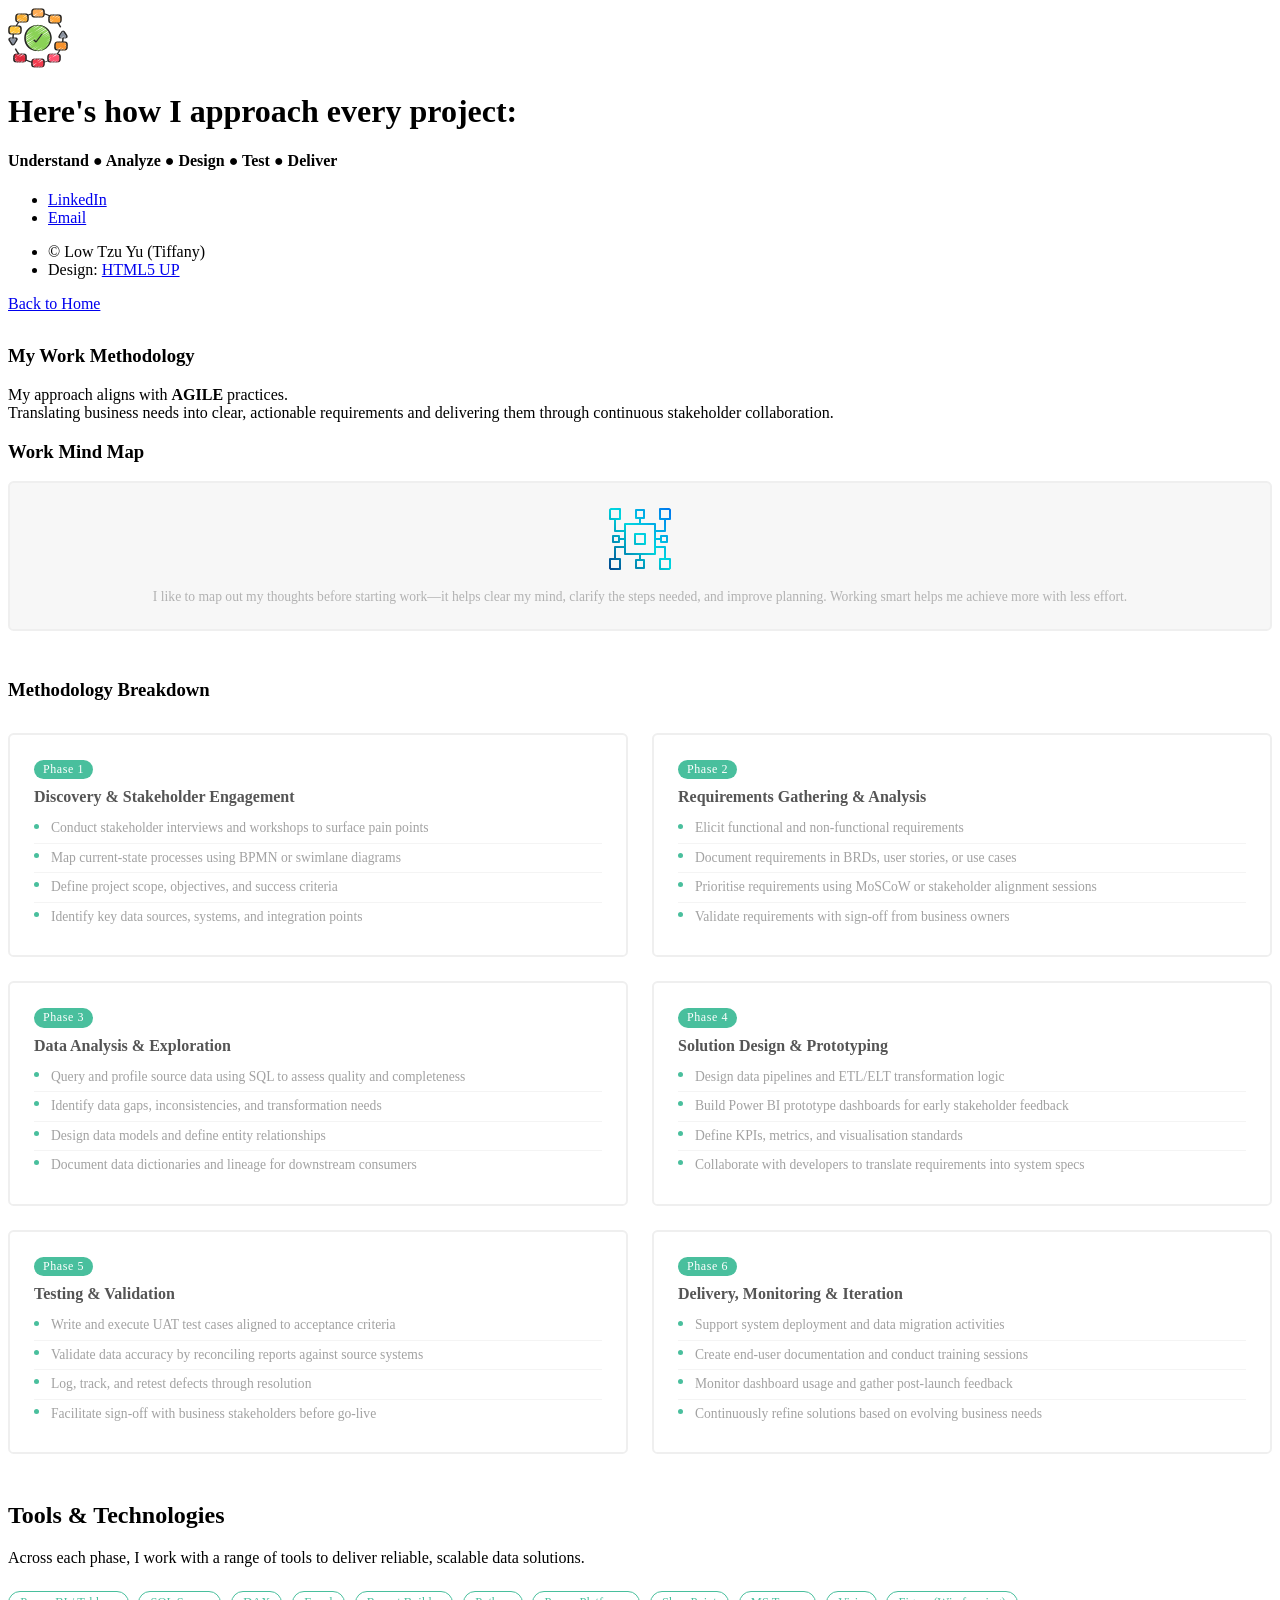
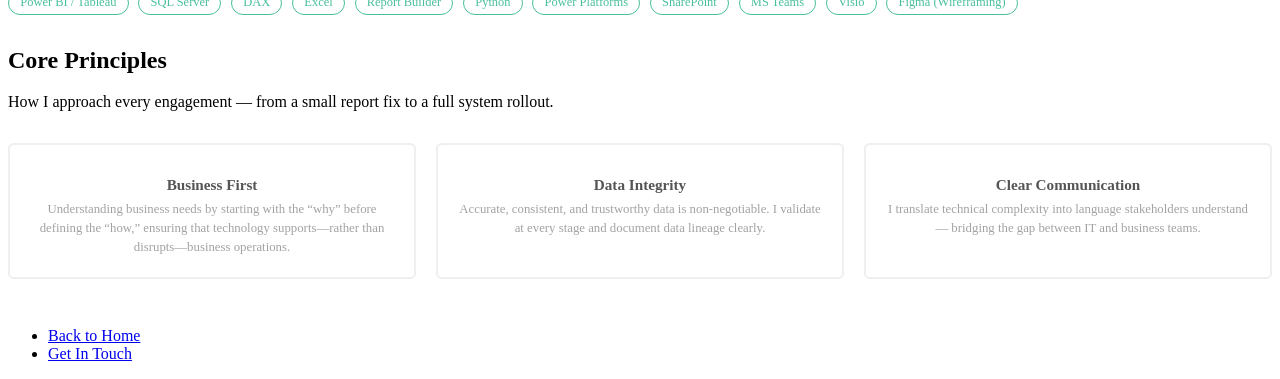
==== methodology.html @ e05182e5 "Add files via upload" ====
<!DOCTYPE HTML>
<!--
	Strata by HTML5 UP — extended page for IT BA Work Methodology
-->
<html>
	<head>
		<title>Work Methodology | Low Tzu Yu (Tiffany)</title>
		<meta charset="utf-8" />
		<meta name="viewport" content="width=device-width, initial-scale=1, user-scalable=no" />
		<link rel="stylesheet" href="assets/css/main.css" />
		<style>
			/* Mind map image section */
			.mindmap-wrapper {
				background: #f7f7f7;
				border: solid 2px #efefef;
				border-radius: 0.35em;
				padding: 1.5em;
				margin: 0 0 3em 0;
				text-align: center;
			}
			.mindmap-wrapper img {
				max-width: 100%;
				border-radius: 0.35em;
				display: inline-block;
			}
			.mindmap-wrapper .caption {
				font-size: 0.85em;
				color: #b2b2b2;
				margin-top: 1em;
				margin-bottom: 0;
			}

			/* Phase cards */
			.phase-grid {
				display: grid;
				grid-template-columns: 1fr 1fr;
				gap: 1.5em;
				margin: 2em 0 3em 0;
			}
			@media screen and (max-width: 736px) {
				.phase-grid {
					grid-template-columns: 1fr;
				}
			}
			.phase-card {
				border: solid 2px #efefef;
				border-radius: 0.35em;
				padding: 1.5em;
				position: relative;
			}
			.phase-card .phase-number {
				display: inline-block;
				background: #49bf9d;
				color: #fff;
				font-size: 0.75em;
				font-weight: 400;
				padding: 0.2em 0.75em;
				border-radius: 2em;
				margin-bottom: 0.75em;
				letter-spacing: 0.05em;
			}
			.phase-card h3 {
				font-size: 1em;
				color: #555;
				margin: 0 0 0.75em 0;
			}
			.phase-card ul {
				list-style: none;
				padding: 0;
				margin: 0;
			}
			.phase-card ul li {
				padding: 0.3em 0 0.3em 1.25em;
				font-size: 0.85em;
				line-height: 1.5em;
				color: #a2a2a2;
				border-top: solid 1px #f4f4f4;
				position: relative;
			}
			.phase-card ul li:first-child {
				border-top: 0;
				padding-top: 0;
			}
			.phase-card ul li::before {
				content: '';
				display: block;
				width: 5px;
				height: 5px;
				background: #49bf9d;
				border-radius: 50%;
				position: absolute;
				left: 0;
				top: 0.65em;
			}
			.phase-card ul li:first-child::before {
				top: 0.4em;
			}

			/* Tools row */
			.tools-row {
				display: flex;
				flex-wrap: wrap;
				gap: 0.6em;
				margin: 1.5em 0 2em 0;
			}
			.tool-tag {
				display: inline-block;
				border: solid 1.5px #49bf9d;
				color: #49bf9d;
				font-size: 0.78em;
				padding: 0.25em 0.9em;
				border-radius: 2em;
				text-decoration: none;
				transition: background 0.2s, color 0.2s;
			}
			.tool-tag:hover {
				background: #49bf9d;
				color: #fff;
				border-color: #49bf9d;
			}

			/* Principles */
			.principles-row {
				display: grid;
				grid-template-columns: repeat(3, 1fr);
				gap: 1.25em;
				margin: 2em 0 1em 0;
			}
			@media screen and (max-width: 736px) {
				.principles-row {
					grid-template-columns: 1fr;
				}
			}
			.principle-item {
				text-align: center;
				padding: 1.25em 1em;
				border: solid 2px #efefef;
				border-radius: 0.35em;
			}
			.principle-item .icon-wrap {
				font-size: 1.6em;
				color: #49bf9d;
				margin-bottom: 0.4em;
			}
			.principle-item h4 {
				font-size: 0.95em;
				color: #555;
				margin: 0 0 0.4em 0;
			}
			.principle-item p {
				font-size: 0.8em;
				line-height: 1.5em;
				margin: 0;
				color: #a2a2a2;
			}

			/* Back link */
			.back-link {
				margin-bottom: 2em;
				display: block;
			}
		</style>
	</head>
	<body class="is-preload">

		<!-- Header -->
		<header id="header">
			<div class="inner">
				<a href="index.html" class="image avatar"><img src="images/agile.png" alt="" /></a>
				<h1><strong>Here's how I approach every project:</strong><br /></h1>
				<h4>Understand ● Analyze ● Design ● Test ● Deliver</h4>
			</div>
		</header>

		<!-- Main -->
		<div id="main">

			<section id="methodology-intro">
				<a href="index.html" class="back-link button small icon solid fa-arrow-left">Back to Home</a>
				<header class="major">
					<h3>My Work Methodology</h3>
					<p>My approach aligns with <b>AGILE</b> practices.</br>
						Translating business needs into clear, actionable requirements and delivering them through continuous stakeholder collaboration.</p>
				</header>
			</section>

			<!-- Mind Map Image -->
			<section id="mindmap">
				<h3>Work Mind Map</h3>
				<div class="mindmap-wrapper">
					<!-- Replace the src below with your actual mind map image path -->
					<img src="images/mindmap.png" alt="Analyst Work Methodology Mind Map" />
					<p class="caption">I like to map out my thoughts before starting work—it helps clear my mind, clarify the steps needed, and improve planning. Working smart helps me achieve more with less effort.</p>
				</div>
			</section>

			<!-- Methodology Phases -->
			<section id="phases">
				<h3>Methodology Breakdown</h3>
				<div class="phase-grid">

					<div class="phase-card">
						<span class="phase-number">Phase 1</span>
						<h3>Discovery &amp; Stakeholder Engagement</h3>
						<ul>
							<li>Conduct stakeholder interviews and workshops to surface pain points</li>
							<li>Map current-state processes using BPMN or swimlane diagrams</li>
							<li>Define project scope, objectives, and success criteria</li>
							<li>Identify key data sources, systems, and integration points</li>
						</ul>
					</div>

					<div class="phase-card">
						<span class="phase-number">Phase 2</span>
						<h3>Requirements Gathering &amp; Analysis</h3>
						<ul>
							<li>Elicit functional and non-functional requirements</li>
							<li>Document requirements in BRDs, user stories, or use cases</li>
							<li>Prioritise requirements using MoSCoW or stakeholder alignment sessions</li>
							<li>Validate requirements with sign-off from business owners</li>
						</ul>
					</div>

					<div class="phase-card">
						<span class="phase-number">Phase 3</span>
						<h3>Data Analysis &amp; Exploration</h3>
						<ul>
							<li>Query and profile source data using SQL to assess quality and completeness</li>
							<li>Identify data gaps, inconsistencies, and transformation needs</li>
							<li>Design data models and define entity relationships</li>
							<li>Document data dictionaries and lineage for downstream consumers</li>
						</ul>
					</div>

					<div class="phase-card">
						<span class="phase-number">Phase 4</span>
						<h3>Solution Design &amp; Prototyping</h3>
						<ul>
							<li>Design data pipelines and ETL/ELT transformation logic</li>
							<li>Build Power BI prototype dashboards for early stakeholder feedback</li>
							<li>Define KPIs, metrics, and visualisation standards</li>
							<li>Collaborate with developers to translate requirements into system specs</li>
						</ul>
					</div>

					<div class="phase-card">
						<span class="phase-number">Phase 5</span>
						<h3>Testing &amp; Validation</h3>
						<ul>
							<li>Write and execute UAT test cases aligned to acceptance criteria</li>
							<li>Validate data accuracy by reconciling reports against source systems</li>
							<li>Log, track, and retest defects through resolution</li>
							<li>Facilitate sign-off with business stakeholders before go-live</li>
						</ul>
					</div>

					<div class="phase-card">
						<span class="phase-number">Phase 6</span>
						<h3>Delivery, Monitoring &amp; Iteration</h3>
						<ul>
							<li>Support system deployment and data migration activities</li>
							<li>Create end-user documentation and conduct training sessions</li>
							<li>Monitor dashboard usage and gather post-launch feedback</li>
							<li>Continuously refine solutions based on evolving business needs</li>
						</ul>
					</div>

				</div>
			</section>

			<!-- Tools & Technologies -->
			<section id="tools">
				<h2>Tools &amp; Technologies</h2>
				<p>Across each phase, I work with a range of tools to deliver reliable, scalable data solutions.</p>
				<div class="tools-row">
					<span class="tool-tag">Power BI / Tableau</span>
					<span class="tool-tag">SQL Server</span>
					<span class="tool-tag">DAX</span>
					<span class="tool-tag">Excel</span>
					<span class="tool-tag">Report Builder</span>
					<span class="tool-tag">Python</span>
					<span class="tool-tag">Power Platforms</span>
					<span class="tool-tag">SharePoint</span>
					<span class="tool-tag">MS Teams</span>
					<span class="tool-tag">Visio</span>
					<span class="tool-tag">Figma (Wireframing)</span>
				</div>
			</section>

			<!-- Core Principles -->
			<section id="principles">
				<h2>Core Principles</h2>
				<p>How I approach every engagement — from a small report fix to a full system rollout.</p>
				<div class="principles-row">
					<div class="principle-item">
						<div class="icon-wrap"><span class="icon solid fa-users"></span></div>
						<h4>Business First</h4>
						<p>Understanding business needs by starting with the “why” before defining the “how,” ensuring that technology supports—rather than disrupts—business operations.</p>
					</div>
					<div class="principle-item">
						<div class="icon-wrap"><span class="icon solid fa-database"></span></div>
						<h4>Data Integrity</h4>
						<p>Accurate, consistent, and trustworthy data is non-negotiable. I validate at every stage and document data lineage clearly.</p>
					</div>
					<div class="principle-item">
						<div class="icon-wrap"><span class="icon solid fa-comments"></span></div>
						<h4>Clear Communication</h4>
						<p>I translate technical complexity into language stakeholders understand — bridging the gap between IT and business teams.</p>
					</div>
				</div>
			</section>

			<!-- CTA -->
			<section id="cta" style="margin-top: 3em;">
				<ul class="actions">
					<li><a href="index.html" class="button">Back to Home</a></li>
					<li><a href="mailto:tiffanylowty06@gmail.com" class="button primary icon solid fa-envelope">Get In Touch</a></li>
				</ul>
			</section>

		</div>

		<!-- Footer -->
		<footer id="footer">
			<div class="inner">
				<ul class="icons">
					<li><a href="https://www.linkedin.com/in/tzu-yu-l-0a7703163/" class="icon brands fa-linkedin"><span class="label">LinkedIn</span></a></li>
					<li><a href="mailto:tiffanylowty06@gmail.com" class="icon solid fa-envelope"><span class="label">Email</span></a></li>
				</ul>
				<ul class="copyright">
					<li>&copy; Low Tzu Yu (Tiffany)</li><li>Design: <a href="http://html5up.net">HTML5 UP</a></li>
				</ul>
			</div>
		</footer>

		<!-- Scripts -->
		<script src="assets/js/jquery.min.js"></script>
		<script src="assets/js/jquery.poptrox.min.js"></script>
		<script src="assets/js/browser.min.js"></script>
		<script src="assets/js/breakpoints.min.js"></script>
		<script src="assets/js/util.js"></script>
		<script src="assets/js/main.js"></script>

	</body>
</html>
---- assets/css/main.css ----
@import url("fontawesome-all.min.css");
@import url("https://fonts.googleapis.com/css?family=Source+Sans+Pro:400,400italic");

/*
	Strata by HTML5 UP
	html5up.net | @ajlkn
	Free for personal and commercial use under the CCA 3.0 license (html5up.net/license)
*/

html, body, div, span, applet, object,
iframe, h1, h2, h3, h4, h5, h6, p, blockquote,
pre, a, abbr, acronym, address, big, cite,
code, del, dfn, em, img, ins, kbd, q, s, samp,
small, strike, strong, sub, sup, tt, var, b,
u, i, center, dl, dt, dd, ol, ul, li, fieldset,
form, label, legend, table, caption, tbody,
tfoot, thead, tr, th, td, article, aside,
canvas, details, embed, figure, figcaption,
footer, header, hgroup, menu, nav, output, ruby,
section, summary, time, mark, audio, video {
	margin: 0;
	padding: 0;
	border: 0;
	font-size: 100%;
	font: inherit;
	vertical-align: baseline;}

article, aside, details, figcaption, figure,
footer, header, hgroup, menu, nav, section {
	display: block;}

body {
	line-height: 1;
}

ol, ul {
	list-style: none;
}

blockquote, q {
	quotes: none;
}

	blockquote:before, blockquote:after, q:before, q:after {
		content: '';
		content: none;
	}

table {
	border-collapse: collapse;
	border-spacing: 0;
}

body {
	-webkit-text-size-adjust: none;
}

mark {
	background-color: transparent;
	color: inherit;
}

input::-moz-focus-inner {
	border: 0;
	padding: 0;
}

input, select, textarea {
	-moz-appearance: none;
	-webkit-appearance: none;
	-ms-appearance: none;
	appearance: none;
}

/* Basic */

	html {
		box-sizing: border-box;
	}

	*, *:before, *:after {
		box-sizing: inherit;
	}

	body {
		background: #fff;
	}

		body.is-preload *, body.is-preload *:before, body.is-preload *:after {
			-moz-animation: none !important;
			-webkit-animation: none !important;
			-ms-animation: none !important;
			animation: none !important;
			-moz-transition: none !important;
			-webkit-transition: none !important;
			-ms-transition: none !important;
			transition: none !important;
		}

	body, input, select, textarea {
		color: #a2a2a2;
		font-family: "Source Sans Pro", Helvetica, sans-serif;
		font-size: 16pt;
		font-weight: 400;
		line-height: 1.75em;
	}

	a {
		-moz-transition: color 0.2s ease-in-out, border-color 0.2s ease-in-out;
		-webkit-transition: color 0.2s ease-in-out, border-color 0.2s ease-in-out;
		-ms-transition: color 0.2s ease-in-out, border-color 0.2s ease-in-out;
		transition: color 0.2s ease-in-out, border-color 0.2s ease-in-out;
		border-bottom: dotted 1px;
		color: #49bf9d;
		text-decoration: none;
	}

		a:hover {
			border-bottom-color: transparent;
			color: #49bf9d !important;
			text-decoration: none;
		}

	strong, b {
		color: #787878;
		font-weight: 400;
	}

	em, i {
		font-style: italic;
	}

	p {
		margin: 0 0 2em 0;
	}

	h1, h2, h3, h4, h5, h6 {
		color: #787878;
		font-weight: 400;
		line-height: 1em;
		margin: 0 0 1em 0;
	}

		h1 a, h2 a, h3 a, h4 a, h5 a, h6 a {
			color: inherit;
			text-decoration: none;
		}

	h1 {
		font-size: 2em;
		line-height: 1.5em;
	}

	h2 {
		font-size: 1.5em;
		line-height: 1.5em;
	}

	h3 {
		font-size: 1.25em;
		line-height: 1.5em;
	}

	h4 {
		font-size: 1.1em;
		line-height: 1.5em;
	}

	h5 {
		font-size: 0.9em;
		line-height: 1.5em;
	}

	h6 {
		font-size: 0.7em;
		line-height: 1.5em;
	}

	sub {
		font-size: 0.8em;
		position: relative;
		top: 0.5em;
	}

	sup {
		font-size: 0.8em;
		position: relative;
		top: -0.5em;
	}

	hr {
		border: 0;
		border-bottom: solid 2px #efefef;
		margin: 2em 0;
	}

		hr.major {
			margin: 3em 0;
		}

	blockquote {
		border-left: solid 6px #efefef;
		font-style: italic;
		margin: 0 0 2em 0;
		padding: 0.5em 0 0.5em 1.5em;
	}

	code {
		background: #f7f7f7;
		border-radius: 0.35em;
		border: solid 2px #efefef;
		font-family: "Courier New", monospace;
		font-size: 0.9em;
		margin: 0 0.25em;
		padding: 0.25em 0.65em;
	}

	pre {
		-webkit-overflow-scrolling: touch;
		font-family: "Courier New", monospace;
		font-size: 0.9em;
		margin: 0 0 2em 0;
	}

		pre code {
			display: block;
			line-height: 1.75em;
			padding: 1em 1.5em;
			overflow-x: auto;
		}

	.align-left {
		text-align: left;
	}

	.align-center {
		text-align: center;
	}

	.align-right {
		text-align: right;
	}

/* Container */

	.container {
		margin: 0 auto;
		max-width: calc(100% - 4em);
		width: 100%;
	}

		.container.xsmall {
			width: 25%;
		}

		.container.small {
			width: 50%;
		}

		.container.medium {
			width: 75%;
		}

		.container.large {
			width: 125%;
		}

		.container.xlarge {
			width: 150%;
		}

		.container.max {
			width: 100%;
		}

		@media screen and (max-width: 980px) {

			.container {
				width: 100% !important;
				max-width: 100% !important;
			}

		}

		@media screen and (max-width: 480px) {

			.container {
				max-width: calc(100% - 3em);
			}

		}

/* Row */

	.row {
		display: flex;
		flex-wrap: wrap;
		box-sizing: border-box;
		align-items: stretch;
	}

		.row > * {
			box-sizing: border-box;
		}

		.row.gtr-uniform > * > :last-child {
			margin-bottom: 0;
		}

		.row.aln-left {
			justify-content: flex-start;
		}

		.row.aln-center {
			justify-content: center;
		}

		.row.aln-right {
			justify-content: flex-end;
		}

		.row.aln-top {
			align-items: flex-start;
		}

		.row.aln-middle {
			align-items: center;
		}

		.row.aln-bottom {
			align-items: flex-end;
		}

		.row > .imp {
			order: -1;
		}

		.row > .col-1 {
			width: 8.33333%;
		}

		.row > .off-1 {
			margin-left: 8.33333%;
		}

		.row > .col-2 {
			width: 16.66667%;
		}

		.row > .off-2 {
			margin-left: 16.66667%;
		}

		.row > .col-3 {
			width: 25%;
		}

		.row > .off-3 {
			margin-left: 25%;
		}

		.row > .col-4 {
			width: 33.33333%;
		}

		.row > .off-4 {
			margin-left: 33.33333%;
		}

		.row > .col-5 {
			width: 41.66667%;
		}

		.row > .off-5 {
			margin-left: 41.66667%;
		}

		.row > .col-6 {
			width: 50%;
		}

		.row > .off-6 {
			margin-left: 50%;
		}

		.row > .col-7 {
			width: 58.33333%;
		}

		.row > .off-7 {
			margin-left: 58.33333%;
		}

		.row > .col-8 {
			width: 66.66667%;
		}

		.row > .off-8 {
			margin-left: 66.66667%;
		}

		.row > .col-9 {
			width: 75%;
		}

		.row > .off-9 {
			margin-left: 75%;
		}

		.row > .col-10 {
			width: 83.33333%;
		}

		.row > .off-10 {
			margin-left: 83.33333%;
		}

		.row > .col-11 {
			width: 91.66667%;
		}

		.row > .off-11 {
			margin-left: 91.66667%;
		}

		.row > .col-12 {
			width: 100%;
		}

		.row > .off-12 {
			margin-left: 100%;
		}

		.row.gtr-0 {
			margin-top: 0;
			margin-left: 0em;
		}

			.row.gtr-0 > * {
				padding: 0 0 0 0em;
			}

			.row.gtr-0.gtr-uniform {
				margin-top: 0em;
			}

				.row.gtr-0.gtr-uniform > * {
					padding-top: 0em;
				}

		.row.gtr-25 {
			margin-top: 0;
			margin-left: -0.625em;
		}

			.row.gtr-25 > * {
				padding: 0 0 0 0.625em;
			}

			.row.gtr-25.gtr-uniform {
				margin-top: -0.625em;
			}

				.row.gtr-25.gtr-uniform > * {
					padding-top: 0.625em;
				}

		.row.gtr-50 {
			margin-top: 0;
			margin-left: -1.25em;
		}

			.row.gtr-50 > * {
				padding: 0 0 0 1.25em;
			}

			.row.gtr-50.gtr-uniform {
				margin-top: -1.25em;
			}

				.row.gtr-50.gtr-uniform > * {
					padding-top: 1.25em;
				}

		.row {
			margin-top: 0;
			margin-left: -2.5em;
		}

			.row > * {
				padding: 0 0 0 2.5em;
			}

			.row.gtr-uniform {
				margin-top: -2.5em;
			}

				.row.gtr-uniform > * {
					padding-top: 2.5em;
				}

		.row.gtr-150 {
			margin-top: 0;
			margin-left: -3.75em;
		}

			.row.gtr-150 > * {
				padding: 0 0 0 3.75em;
			}

			.row.gtr-150.gtr-uniform {
				margin-top: -3.75em;
			}

				.row.gtr-150.gtr-uniform > * {
					padding-top: 3.75em;
				}

		.row.gtr-200 {
			margin-top: 0;
			margin-left: -5em;
		}

			.row.gtr-200 > * {
				padding: 0 0 0 5em;
			}

			.row.gtr-200.gtr-uniform {
				margin-top: -5em;
			}

				.row.gtr-200.gtr-uniform > * {
					padding-top: 5em;
				}

		@media screen and (max-width: 1800px) {

			.row {
				display: flex;
				flex-wrap: wrap;
				box-sizing: border-box;
				align-items: stretch;
			}

				.row > * {
					box-sizing: border-box;
				}

				.row.gtr-uniform > * > :last-child {
					margin-bottom: 0;
				}

				.row.aln-left {
					justify-content: flex-start;
				}

				.row.aln-center {
					justify-content: center;
				}

				.row.aln-right {
					justify-content: flex-end;
				}

				.row.aln-top {
					align-items: flex-start;
				}

				.row.aln-middle {
					align-items: center;
				}

				.row.aln-bottom {
					align-items: flex-end;
				}

				.row > .imp-xlarge {
					order: -1;
				}

				.row > .col-1-xlarge {
					width: 8.33333%;
				}

				.row > .off-1-xlarge {
					margin-left: 8.33333%;
				}

				.row > .col-2-xlarge {
					width: 16.66667%;
				}

				.row > .off-2-xlarge {
					margin-left: 16.66667%;
				}

				.row > .col-3-xlarge {
					width: 25%;
				}

				.row > .off-3-xlarge {
					margin-left: 25%;
				}

				.row > .col-4-xlarge {
					width: 33.33333%;
				}

				.row > .off-4-xlarge {
					margin-left: 33.33333%;
				}

				.row > .col-5-xlarge {
					width: 41.66667%;
				}

				.row > .off-5-xlarge {
					margin-left: 41.66667%;
				}

				.row > .col-6-xlarge {
					width: 50%;
				}

				.row > .off-6-xlarge {
					margin-left: 50%;
				}

				.row > .col-7-xlarge {
					width: 58.33333%;
				}

				.row > .off-7-xlarge {
					margin-left: 58.33333%;
				}

				.row > .col-8-xlarge {
					width: 66.66667%;
				}

				.row > .off-8-xlarge {
					margin-left: 66.66667%;
				}

				.row > .col-9-xlarge {
					width: 75%;
				}

				.row > .off-9-xlarge {
					margin-left: 75%;
				}

				.row > .col-10-xlarge {
					width: 83.33333%;
				}

				.row > .off-10-xlarge {
					margin-left: 83.33333%;
				}

				.row > .col-11-xlarge {
					width: 91.66667%;
				}

				.row > .off-11-xlarge {
					margin-left: 91.66667%;
				}

				.row > .col-12-xlarge {
					width: 100%;
				}

				.row > .off-12-xlarge {
					margin-left: 100%;
				}

				.row.gtr-0 {
					margin-top: 0;
					margin-left: 0em;
				}

					.row.gtr-0 > * {
						padding: 0 0 0 0em;
					}

					.row.gtr-0.gtr-uniform {
						margin-top: 0em;
					}

						.row.gtr-0.gtr-uniform > * {
							padding-top: 0em;
						}

				.row.gtr-25 {
					margin-top: 0;
					margin-left: -0.625em;
				}

					.row.gtr-25 > * {
						padding: 0 0 0 0.625em;
					}

					.row.gtr-25.gtr-uniform {
						margin-top: -0.625em;
					}

						.row.gtr-25.gtr-uniform > * {
							padding-top: 0.625em;
						}

				.row.gtr-50 {
					margin-top: 0;
					margin-left: -1.25em;
				}

					.row.gtr-50 > * {
						padding: 0 0 0 1.25em;
					}

					.row.gtr-50.gtr-uniform {
						margin-top: -1.25em;
					}

						.row.gtr-50.gtr-uniform > * {
							padding-top: 1.25em;
						}

				.row {
					margin-top: 0;
					margin-left: -2.5em;
				}

					.row > * {
						padding: 0 0 0 2.5em;
					}

					.row.gtr-uniform {
						margin-top: -2.5em;
					}

						.row.gtr-uniform > * {
							padding-top: 2.5em;
						}

				.row.gtr-150 {
					margin-top: 0;
					margin-left: -3.75em;
				}

					.row.gtr-150 > * {
						padding: 0 0 0 3.75em;
					}

					.row.gtr-150.gtr-uniform {
						margin-top: -3.75em;
					}

						.row.gtr-150.gtr-uniform > * {
							padding-top: 3.75em;
						}

				.row.gtr-200 {
					margin-top: 0;
					margin-left: -5em;
				}

					.row.gtr-200 > * {
						padding: 0 0 0 5em;
					}

					.row.gtr-200.gtr-uniform {
						margin-top: -5em;
					}

						.row.gtr-200.gtr-uniform > * {
							padding-top: 5em;
						}

		}

		@media screen and (max-width: 1280px) {

			.row {
				display: flex;
				flex-wrap: wrap;
				box-sizing: border-box;
				align-items: stretch;
			}

				.row > * {
					box-sizing: border-box;
				}

				.row.gtr-uniform > * > :last-child {
					margin-bottom: 0;
				}

				.row.aln-left {
					justify-content: flex-start;
				}

				.row.aln-center {
					justify-content: center;
				}

				.row.aln-right {
					justify-content: flex-end;
				}

				.row.aln-top {
					align-items: flex-start;
				}

				.row.aln-middle {
					align-items: center;
				}

				.row.aln-bottom {
					align-items: flex-end;
				}

				.row > .imp-large {
					order: -1;
				}

				.row > .col-1-large {
					width: 8.33333%;
				}

				.row > .off-1-large {
					margin-left: 8.33333%;
				}

				.row > .col-2-large {
					width: 16.66667%;
				}

				.row > .off-2-large {
					margin-left: 16.66667%;
				}

				.row > .col-3-large {
					width: 25%;
				}

				.row > .off-3-large {
					margin-left: 25%;
				}

				.row > .col-4-large {
					width: 33.33333%;
				}

				.row > .off-4-large {
					margin-left: 33.33333%;
				}

				.row > .col-5-large {
					width: 41.66667%;
				}

				.row > .off-5-large {
					margin-left: 41.66667%;
				}

				.row > .col-6-large {
					width: 50%;
				}

				.row > .off-6-large {
					margin-left: 50%;
				}

				.row > .col-7-large {
					width: 58.33333%;
				}

				.row > .off-7-large {
					margin-left: 58.33333%;
				}

				.row > .col-8-large {
					width: 66.66667%;
				}

				.row > .off-8-large {
					margin-left: 66.66667%;
				}

				.row > .col-9-large {
					width: 75%;
				}

				.row > .off-9-large {
					margin-left: 75%;
				}

				.row > .col-10-large {
					width: 83.33333%;
				}

				.row > .off-10-large {
					margin-left: 83.33333%;
				}

				.row > .col-11-large {
					width: 91.66667%;
				}

				.row > .off-11-large {
					margin-left: 91.66667%;
				}

				.row > .col-12-large {
					width: 100%;
				}

				.row > .off-12-large {
					margin-left: 100%;
				}

				.row.gtr-0 {
					margin-top: 0;
					margin-left: 0em;
				}

					.row.gtr-0 > * {
						padding: 0 0 0 0em;
					}

					.row.gtr-0.gtr-uniform {
						margin-top: 0em;
					}

						.row.gtr-0.gtr-uniform > * {
							padding-top: 0em;
						}

				.row.gtr-25 {
					margin-top: 0;
					margin-left: -0.5em;
				}

					.row.gtr-25 > * {
						padding: 0 0 0 0.5em;
					}

					.row.gtr-25.gtr-uniform {
						margin-top: -0.5em;
					}

						.row.gtr-25.gtr-uniform > * {
							padding-top: 0.5em;
						}

				.row.gtr-50 {
					margin-top: 0;
					margin-left: -1em;
				}

					.row.gtr-50 > * {
						padding: 0 0 0 1em;
					}

					.row.gtr-50.gtr-uniform {
						margin-top: -1em;
					}

						.row.gtr-50.gtr-uniform > * {
							padding-top: 1em;
						}

				.row {
					margin-top: 0;
					margin-left: -2em;
				}

					.row > * {
						padding: 0 0 0 2em;
					}

					.row.gtr-uniform {
						margin-top: -2em;
					}

						.row.gtr-uniform > * {
							padding-top: 2em;
						}

				.row.gtr-150 {
					margin-top: 0;
					margin-left: -3em;
				}

					.row.gtr-150 > * {
						padding: 0 0 0 3em;
					}

					.row.gtr-150.gtr-uniform {
						margin-top: -3em;
					}

						.row.gtr-150.gtr-uniform > * {
							padding-top: 3em;
						}

				.row.gtr-200 {
					margin-top: 0;
					margin-left: -4em;
				}

					.row.gtr-200 > * {
						padding: 0 0 0 4em;
					}

					.row.gtr-200.gtr-uniform {
						margin-top: -4em;
					}

						.row.gtr-200.gtr-uniform > * {
							padding-top: 4em;
						}

		}

		@media screen and (max-width: 980px) {

			.row {
				display: flex;
				flex-wrap: wrap;
				box-sizing: border-box;
				align-items: stretch;
			}

				.row > * {
					box-sizing: border-box;
				}

				.row.gtr-uniform > * > :last-child {
					margin-bottom: 0;
				}

				.row.aln-left {
					justify-content: flex-start;
				}

				.row.aln-center {
					justify-content: center;
				}

				.row.aln-right {
					justify-content: flex-end;
				}

				.row.aln-top {
					align-items: flex-start;
				}

				.row.aln-middle {
					align-items: center;
				}

				.row.aln-bottom {
					align-items: flex-end;
				}

				.row > .imp-medium {
					order: -1;
				}

				.row > .col-1-medium {
					width: 8.33333%;
				}

				.row > .off-1-medium {
					margin-left: 8.33333%;
				}

				.row > .col-2-medium {
					width: 16.66667%;
				}

				.row > .off-2-medium {
					margin-left: 16.66667%;
				}

				.row > .col-3-medium {
					width: 25%;
				}

				.row > .off-3-medium {
					margin-left: 25%;
				}

				.row > .col-4-medium {
					width: 33.33333%;
				}

				.row > .off-4-medium {
					margin-left: 33.33333%;
				}

				.row > .col-5-medium {
					width: 41.66667%;
				}

				.row > .off-5-medium {
					margin-left: 41.66667%;
				}

				.row > .col-6-medium {
					width: 50%;
				}

				.row > .off-6-medium {
					margin-left: 50%;
				}

				.row > .col-7-medium {
					width: 58.33333%;
				}

				.row > .off-7-medium {
					margin-left: 58.33333%;
				}

				.row > .col-8-medium {
					width: 66.66667%;
				}

				.row > .off-8-medium {
					margin-left: 66.66667%;
				}

				.row > .col-9-medium {
					width: 75%;
				}

				.row > .off-9-medium {
					margin-left: 75%;
				}

				.row > .col-10-medium {
					width: 83.33333%;
				}

				.row > .off-10-medium {
					margin-left: 83.33333%;
				}

				.row > .col-11-medium {
					width: 91.66667%;
				}

				.row > .off-11-medium {
					margin-left: 91.66667%;
				}

				.row > .col-12-medium {
					width: 100%;
				}

				.row > .off-12-medium {
					margin-left: 100%;
				}

				.row.gtr-0 {
					margin-top: 0;
					margin-left: 0em;
				}

					.row.gtr-0 > * {
						padding: 0 0 0 0em;
					}

					.row.gtr-0.gtr-uniform {
						margin-top: 0em;
					}

						.row.gtr-0.gtr-uniform > * {
							padding-top: 0em;
						}

				.row.gtr-25 {
					margin-top: 0;
					margin-left: -0.5em;
				}

					.row.gtr-25 > * {
						padding: 0 0 0 0.5em;
					}

					.row.gtr-25.gtr-uniform {
						margin-top: -0.5em;
					}

						.row.gtr-25.gtr-uniform > * {
							padding-top: 0.5em;
						}

				.row.gtr-50 {
					margin-top: 0;
					margin-left: -1em;
				}

					.row.gtr-50 > * {
						padding: 0 0 0 1em;
					}

					.row.gtr-50.gtr-uniform {
						margin-top: -1em;
					}

						.row.gtr-50.gtr-uniform > * {
							padding-top: 1em;
						}

				.row {
					margin-top: 0;
					margin-left: -2em;
				}

					.row > * {
						padding: 0 0 0 2em;
					}

					.row.gtr-uniform {
						margin-top: -2em;
					}

						.row.gtr-uniform > * {
							padding-top: 2em;
						}

				.row.gtr-150 {
					margin-top: 0;
					margin-left: -3em;
				}

					.row.gtr-150 > * {
						padding: 0 0 0 3em;
					}

					.row.gtr-150.gtr-uniform {
						margin-top: -3em;
					}

						.row.gtr-150.gtr-uniform > * {
							padding-top: 3em;
						}

				.row.gtr-200 {
					margin-top: 0;
					margin-left: -4em;
				}

					.row.gtr-200 > * {
						padding: 0 0 0 4em;
					}

					.row.gtr-200.gtr-uniform {
						margin-top: -4em;
					}

						.row.gtr-200.gtr-uniform > * {
							padding-top: 4em;
						}

		}

		@media screen and (max-width: 736px) {

			.row {
				display: flex;
				flex-wrap: wrap;
				box-sizing: border-box;
				align-items: stretch;
			}

				.row > * {
					box-sizing: border-box;
				}

				.row.gtr-uniform > * > :last-child {
					margin-bottom: 0;
				}

				.row.aln-left {
					justify-content: flex-start;
				}

				.row.aln-center {
					justify-content: center;
				}

				.row.aln-right {
					justify-content: flex-end;
				}

				.row.aln-top {
					align-items: flex-start;
				}

				.row.aln-middle {
					align-items: center;
				}

				.row.aln-bottom {
					align-items: flex-end;
				}

				.row > .imp-small {
					order: -1;
				}

				.row > .col-1-small {
					width: 8.33333%;
				}

				.row > .off-1-small {
					margin-left: 8.33333%;
				}

				.row > .col-2-small {
					width: 16.66667%;
				}

				.row > .off-2-small {
					margin-left: 16.66667%;
				}

				.row > .col-3-small {
					width: 25%;
				}

				.row > .off-3-small {
					margin-left: 25%;
				}

				.row > .col-4-small {
					width: 33.33333%;
				}

				.row > .off-4-small {
					margin-left: 33.33333%;
				}

				.row > .col-5-small {
					width: 41.66667%;
				}

				.row > .off-5-small {
					margin-left: 41.66667%;
				}

				.row > .col-6-small {
					width: 50%;
				}

				.row > .off-6-small {
					margin-left: 50%;
				}

				.row > .col-7-small {
					width: 58.33333%;
				}

				.row > .off-7-small {
					margin-left: 58.33333%;
				}

				.row > .col-8-small {
					width: 66.66667%;
				}

				.row > .off-8-small {
					margin-left: 66.66667%;
				}

				.row > .col-9-small {
					width: 75%;
				}

				.row > .off-9-small {
					margin-left: 75%;
				}

				.row > .col-10-small {
					width: 83.33333%;
				}

				.row > .off-10-small {
					margin-left: 83.33333%;
				}

				.row > .col-11-small {
					width: 91.66667%;
				}

				.row > .off-11-small {
					margin-left: 91.66667%;
				}

				.row > .col-12-small {
					width: 100%;
				}

				.row > .off-12-small {
					margin-left: 100%;
				}

				.row.gtr-0 {
					margin-top: 0;
					margin-left: 0em;
				}

					.row.gtr-0 > * {
						padding: 0 0 0 0em;
					}

					.row.gtr-0.gtr-uniform {
						margin-top: 0em;
					}

						.row.gtr-0.gtr-uniform > * {
							padding-top: 0em;
						}

				.row.gtr-25 {
					margin-top: 0;
					margin-left: -0.375em;
				}

					.row.gtr-25 > * {
						padding: 0 0 0 0.375em;
					}

					.row.gtr-25.gtr-uniform {
						margin-top: -0.375em;
					}

						.row.gtr-25.gtr-uniform > * {
							padding-top: 0.375em;
						}

				.row.gtr-50 {
					margin-top: 0;
					margin-left: -0.75em;
				}

					.row.gtr-50 > * {
						padding: 0 0 0 0.75em;
					}

					.row.gtr-50.gtr-uniform {
						margin-top: -0.75em;
					}

						.row.gtr-50.gtr-uniform > * {
							padding-top: 0.75em;
						}

				.row {
					margin-top: 0;
					margin-left: -1.5em;
				}

					.row > * {
						padding: 0 0 0 1.5em;
					}

					.row.gtr-uniform {
						margin-top: -1.5em;
					}

						.row.gtr-uniform > * {
							padding-top: 1.5em;
						}

				.row.gtr-150 {
					margin-top: 0;
					margin-left: -2.25em;
				}

					.row.gtr-150 > * {
						padding: 0 0 0 2.25em;
					}

					.row.gtr-150.gtr-uniform {
						margin-top: -2.25em;
					}

						.row.gtr-150.gtr-uniform > * {
							padding-top: 2.25em;
						}

				.row.gtr-200 {
					margin-top: 0;
					margin-left: -3em;
				}

					.row.gtr-200 > * {
						padding: 0 0 0 3em;
					}

					.row.gtr-200.gtr-uniform {
						margin-top: -3em;
					}

						.row.gtr-200.gtr-uniform > * {
							padding-top: 3em;
						}

		}

		@media screen and (max-width: 480px) {

			.row {
				display: flex;
				flex-wrap: wrap;
				box-sizing: border-box;
				align-items: stretch;
			}

				.row > * {
					box-sizing: border-box;
				}

				.row.gtr-uniform > * > :last-child {
					margin-bottom: 0;
				}

				.row.aln-left {
					justify-content: flex-start;
				}

				.row.aln-center {
					justify-content: center;
				}

				.row.aln-right {
					justify-content: flex-end;
				}

				.row.aln-top {
					align-items: flex-start;
				}

				.row.aln-middle {
					align-items: center;
				}

				.row.aln-bottom {
					align-items: flex-end;
				}

				.row > .imp-xsmall {
					order: -1;
				}

				.row > .col-1-xsmall {
					width: 8.33333%;
				}

				.row > .off-1-xsmall {
					margin-left: 8.33333%;
				}

				.row > .col-2-xsmall {
					width: 16.66667%;
				}

				.row > .off-2-xsmall {
					margin-left: 16.66667%;
				}

				.row > .col-3-xsmall {
					width: 25%;
				}

				.row > .off-3-xsmall {
					margin-left: 25%;
				}

				.row > .col-4-xsmall {
					width: 33.33333%;
				}

				.row > .off-4-xsmall {
					margin-left: 33.33333%;
				}

				.row > .col-5-xsmall {
					width: 41.66667%;
				}

				.row > .off-5-xsmall {
					margin-left: 41.66667%;
				}

				.row > .col-6-xsmall {
					width: 50%;
				}

				.row > .off-6-xsmall {
					margin-left: 50%;
				}

				.row > .col-7-xsmall {
					width: 58.33333%;
				}

				.row > .off-7-xsmall {
					margin-left: 58.33333%;
				}

				.row > .col-8-xsmall {
					width: 66.66667%;
				}

				.row > .off-8-xsmall {
					margin-left: 66.66667%;
				}

				.row > .col-9-xsmall {
					width: 75%;
				}

				.row > .off-9-xsmall {
					margin-left: 75%;
				}

				.row > .col-10-xsmall {
					width: 83.33333%;
				}

				.row > .off-10-xsmall {
					margin-left: 83.33333%;
				}

				.row > .col-11-xsmall {
					width: 91.66667%;
				}

				.row > .off-11-xsmall {
					margin-left: 91.66667%;
				}

				.row > .col-12-xsmall {
					width: 100%;
				}

				.row > .off-12-xsmall {
					margin-left: 100%;
				}

				.row.gtr-0 {
					margin-top: 0;
					margin-left: 0em;
				}

					.row.gtr-0 > * {
						padding: 0 0 0 0em;
					}

					.row.gtr-0.gtr-uniform {
						margin-top: 0em;
					}

						.row.gtr-0.gtr-uniform > * {
							padding-top: 0em;
						}

				.row.gtr-25 {
					margin-top: 0;
					margin-left: -0.375em;
				}

					.row.gtr-25 > * {
						padding: 0 0 0 0.375em;
					}

					.row.gtr-25.gtr-uniform {
						margin-top: -0.375em;
					}

						.row.gtr-25.gtr-uniform > * {
							padding-top: 0.375em;
						}

				.row.gtr-50 {
					margin-top: 0;
					margin-left: -0.75em;
				}

					.row.gtr-50 > * {
						padding: 0 0 0 0.75em;
					}

					.row.gtr-50.gtr-uniform {
						margin-top: -0.75em;
					}

						.row.gtr-50.gtr-uniform > * {
							padding-top: 0.75em;
						}

				.row {
					margin-top: 0;
					margin-left: -1.5em;
				}

					.row > * {
						padding: 0 0 0 1.5em;
					}

					.row.gtr-uniform {
						margin-top: -1.5em;
					}

						.row.gtr-uniform > * {
							padding-top: 1.5em;
						}

				.row.gtr-150 {
					margin-top: 0;
					margin-left: -2.25em;
				}

					.row.gtr-150 > * {
						padding: 0 0 0 2.25em;
					}

					.row.gtr-150.gtr-uniform {
						margin-top: -2.25em;
					}

						.row.gtr-150.gtr-uniform > * {
							padding-top: 2.25em;
						}

				.row.gtr-200 {
					margin-top: 0;
					margin-left: -3em;
				}

					.row.gtr-200 > * {
						padding: 0 0 0 3em;
					}

					.row.gtr-200.gtr-uniform {
						margin-top: -3em;
					}

						.row.gtr-200.gtr-uniform > * {
							padding-top: 3em;
						}

		}

/* Section/Article */

	section.special, article.special {
		text-align: center;
	}

	header p {
		color: #b2b2b2;
		position: relative;
		margin: 0 0 1.5em 0;
	}

	header h2 + p {
		font-size: 1.25em;
		margin-top: -1em;
		line-height: 1.5em;
	}

	header h3 + p {
		font-size: 1.1em;
		margin-top: -0.8em;
		line-height: 1.5em;
	}

	header h4 + p,
	header h5 + p,
	header h6 + p {
		font-size: 0.9em;
		margin-top: -0.6em;
		line-height: 1.5em;
	}

	header.major h2 {
		font-size: 2em;
	}

/* Form */

	form {
		margin: 0 0 2em 0;
	}

	label {
		color: #787878;
		display: block;
		font-size: 0.9em;
		font-weight: 400;
		margin: 0 0 1em 0;
	}

	input[type="text"],
	input[type="password"],
	input[type="email"],
	select,
	textarea {
		-moz-appearance: none;
		-webkit-appearance: none;
		-ms-appearance: none;
		appearance: none;
		background: #f7f7f7;
		border-radius: 0.35em;
		border: solid 2px transparent;
		color: inherit;
		display: block;
		outline: 0;
		padding: 0 0.75em;
		text-decoration: none;
		width: 100%;
	}

		input[type="text"]:invalid,
		input[type="password"]:invalid,
		input[type="email"]:invalid,
		select:invalid,
		textarea:invalid {
			box-shadow: none;
		}

		input[type="text"]:focus,
		input[type="password"]:focus,
		input[type="email"]:focus,
		select:focus,
		textarea:focus {
			border-color: #49bf9d;
		}

	select {
		background-image: url("data:image/svg+xml;charset=utf8,%3Csvg xmlns='http://www.w3.org/2000/svg' width='40' height='40' preserveAspectRatio='none' viewBox='0 0 40 40'%3E%3Cpath d='M9.4,12.3l10.4,10.4l10.4-10.4c0.2-0.2,0.5-0.4,0.9-0.4c0.3,0,0.6,0.1,0.9,0.4l3.3,3.3c0.2,0.2,0.4,0.5,0.4,0.9 c0,0.4-0.1,0.6-0.4,0.9L20.7,31.9c-0.2,0.2-0.5,0.4-0.9,0.4c-0.3,0-0.6-0.1-0.9-0.4L4.3,17.3c-0.2-0.2-0.4-0.5-0.4-0.9 c0-0.4,0.1-0.6,0.4-0.9l3.3-3.3c0.2-0.2,0.5-0.4,0.9-0.4S9.1,12.1,9.4,12.3z' fill='%23dfdfdf' /%3E%3C/svg%3E");
		background-size: 1.25rem;
		background-repeat: no-repeat;
		background-position: calc(100% - 1rem) center;
		height: 2.75em;
		padding-right: 2.75em;
		text-overflow: ellipsis;
	}

		select option {
			color: #787878;
			background: #fff;
		}

		select:focus::-ms-value {
			background-color: transparent;
		}

		select::-ms-expand {
			display: none;
		}

	input[type="text"],
	input[type="password"],
	input[type="email"],
	select {
		height: 2.75em;
	}

	textarea {
		padding: 0.75em;
	}

	input[type="checkbox"],
	input[type="radio"] {
		-moz-appearance: none;
		-webkit-appearance: none;
		-ms-appearance: none;
		appearance: none;
		display: block;
		float: left;
		margin-right: -2em;
		opacity: 0;
		width: 1em;
		z-index: -1;
	}

		input[type="checkbox"] + label,
		input[type="radio"] + label {
			text-decoration: none;
			color: #a2a2a2;
			cursor: pointer;
			display: inline-block;
			font-size: 1em;
			font-weight: 400;
			padding-left: 2.4em;
			padding-right: 0.75em;
			position: relative;
		}

			input[type="checkbox"] + label:before,
			input[type="radio"] + label:before {
				-moz-osx-font-smoothing: grayscale;
				-webkit-font-smoothing: antialiased;
				display: inline-block;
				font-style: normal;
				font-variant: normal;
				text-rendering: auto;
				line-height: 1;
				text-transform: none !important;
				font-family: 'Font Awesome 5 Free';
				font-weight: 900;
			}

			input[type="checkbox"] + label:before,
			input[type="radio"] + label:before {
				background: #f7f7f7;
				border-radius: 0.35em;
				border: solid 2px transparent;
				content: '';
				display: inline-block;
				font-size: 0.8em;
				height: 2.0625em;
				left: 0;
				line-height: 1.85625em;
				position: absolute;
				text-align: center;
				top: 0;
				width: 2.0625em;
			}

		input[type="checkbox"]:checked + label:before,
		input[type="radio"]:checked + label:before {
			background: #787878;
			border-color: #787878;
			color: #fff;
			content: '\f00c';
		}

		input[type="checkbox"]:focus + label:before,
		input[type="radio"]:focus + label:before {
			border-color: #49bf9d;
		}

	input[type="checkbox"] + label:before {
		border-radius: 0.35em;
	}

	input[type="radio"] + label:before {
		border-radius: 100%;
	}

	::-webkit-input-placeholder {
		color: #b2b2b2 !important;
		opacity: 1.0;
	}

	:-moz-placeholder {
		color: #b2b2b2 !important;
		opacity: 1.0;
	}

	::-moz-placeholder {
		color: #b2b2b2 !important;
		opacity: 1.0;
	}

	:-ms-input-placeholder {
		color: #b2b2b2 !important;
		opacity: 1.0;
	}

/* Box */

	.box {
		border-radius: 0.35em;
		border: solid 2px #efefef;
		margin-bottom: 2em;
		padding: 1.5em;
	}

		.box > :last-child,
		.box > :last-child > :last-child,
		.box > :last-child > :last-child > :last-child {
			margin-bottom: 0;
		}

		.box.alt {
			border: 0;
			border-radius: 0;
			padding: 0;
		}

/* Icon */

	.icon {
		text-decoration: none;
		border-bottom: none;
		position: relative;
	}

		.icon:before {
			-moz-osx-font-smoothing: grayscale;
			-webkit-font-smoothing: antialiased;
			display: inline-block;
			font-style: normal;
			font-variant: normal;
			text-rendering: auto;
			line-height: 1;
			text-transform: none !important;
			font-family: 'Font Awesome 5 Free';
			font-weight: 400;
		}

		.icon > .label {
			display: none;
		}

		.icon:before {
			line-height: inherit;
		}

		.icon.solid:before {
			font-weight: 900;
		}

		.icon.brands:before {
			font-family: 'Font Awesome 5 Brands';
		}

/* Image */

	.image {
		border-radius: 0.35em;
		border: 0;
		display: inline-block;
		position: relative;
	}

		.image:before {
			-moz-transition: opacity 0.2s ease-in-out;
			-webkit-transition: opacity 0.2s ease-in-out;
			-ms-transition: opacity 0.2s ease-in-out;
			transition: opacity 0.2s ease-in-out;
			background: url("images/overlay.png");
			border-radius: 0.35em;
			content: '';
			display: block;
			height: 100%;
			left: 0;
			opacity: 0.5;
			position: absolute;
			top: 0;
			width: 100%;
		}

		.image.thumb {
			text-align: center;
		}

			.image.thumb:after {
				-moz-transition: opacity 0.2s ease-in-out;
				-webkit-transition: opacity 0.2s ease-in-out;
				-ms-transition: opacity 0.2s ease-in-out;
				transition: opacity 0.2s ease-in-out;
				border-radius: 0.35em;
				border: solid 3px rgba(255, 255, 255, 0.5);
				color: #fff;
				content: 'View';
				display: inline-block;
				font-size: 0.8em;
				font-weight: 400;
				left: 50%;
				line-height: 2.25em;
				margin: -1.25em 0 0 -3em;
				opacity: 0;
				padding: 0 1.5em;
				position: absolute;
				text-align: center;
				text-decoration: none;
				top: 50%;
				white-space: nowrap;
			}

			.image.thumb:hover:after {
				opacity: 1.0;
			}

			.image.thumb:hover:before {
				background: url("images/overlay.png"), url("images/overlay.png");
				opacity: 1.0;
			}

		.image img {
			border-radius: 0.35em;
			display: block;
		}

		.image.left {
			float: left;
			margin: 0 1.5em 1em 0;
			top: 0.25em;
		}

		.image.right {
			float: right;
			margin: 0 0 1em 1.5em;
			top: 0.25em;
		}

		.image.left, .image.right {
			max-width: 40%;
		}

			.image.left img, .image.right img {
				width: 100%;
			}

		.image.fit {
			display: block;
			margin: 0 0 2em 0;
			width: 100%;
		}

			.image.fit img {
				width: 100%;
			}

		.image.avatar {
			border-radius: 100%;
		}

			.image.avatar:before {
				display: none;
			}

			.image.avatar img {
				border-radius: 100%;
				width: 100%;
			}

/* List */

	ol {
		list-style: decimal;
		margin: 0 0 2em 0;
		padding-left: 1.25em;
	}

		ol li {
			padding-left: 0.25em;
		}

	ul {
		list-style: disc;
		margin: 0 0 2em 0;
		padding-left: 1em;
	}

		ul li {
			padding-left: 0.5em;
		}

		ul.alt {
			list-style: none;
			padding-left: 0;
		}

			ul.alt li {
				border-top: solid 2px #efefef;
				padding: 0.5em 0;
			}

				ul.alt li:first-child {
					border-top: 0;
					padding-top: 0;
				}

	dl {
		margin: 0 0 2em 0;
	}

/* Icons */

	ul.icons {
		cursor: default;
		list-style: none;
		padding-left: 0;
	}

		ul.icons li {
			display: inline-block;
			padding: 0 1em 0 0;
		}

			ul.icons li:last-child {
				padding-right: 0;
			}

			ul.icons li .icon:before {
				font-size: 1.5em;
			}

/* Labeled Icons */

	ul.labeled-icons {
		list-style: none;
		padding: 0;
	}

		ul.labeled-icons li {
			line-height: 1.75em;
			margin: 1.5em 0 0 0;
			padding-left: 2.25em;
			position: relative;
		}

			ul.labeled-icons li:first-child {
				margin-top: 0;
			}

			ul.labeled-icons li a {
				color: inherit;
			}

			ul.labeled-icons li h3 {
				color: #b2b2b2;
				left: 0;
				position: absolute;
				text-align: center;
				top: 0;
				width: 1em;
			}

/* Actions */

	ul.actions {
		display: -moz-flex;
		display: -webkit-flex;
		display: -ms-flex;
		display: flex;
		cursor: default;
		list-style: none;
		margin-left: -1em;
		padding-left: 0;
	}

		ul.actions li {
			padding: 0 0 0 1em;
			vertical-align: middle;
		}

		ul.actions.special {
			-moz-justify-content: center;
			-webkit-justify-content: center;
			-ms-justify-content: center;
			justify-content: center;
			width: 100%;
			margin-left: 0;
		}

			ul.actions.special li:first-child {
				padding-left: 0;
			}

		ul.actions.stacked {
			-moz-flex-direction: column;
			-webkit-flex-direction: column;
			-ms-flex-direction: column;
			flex-direction: column;
			margin-left: 0;
		}

			ul.actions.stacked li {
				padding: 1.3em 0 0 0;
			}

				ul.actions.stacked li:first-child {
					padding-top: 0;
				}

		ul.actions.fit {
			width: calc(100% + 1em);
		}

			ul.actions.fit li {
				-moz-flex-grow: 1;
				-webkit-flex-grow: 1;
				-ms-flex-grow: 1;
				flex-grow: 1;
				-moz-flex-shrink: 1;
				-webkit-flex-shrink: 1;
				-ms-flex-shrink: 1;
				flex-shrink: 1;
				width: 100%;
			}

				ul.actions.fit li > * {
					width: 100%;
				}

			ul.actions.fit.stacked {
				width: 100%;
			}

		@media screen and (max-width: 480px) {

			ul.actions:not(.fixed) {
				-moz-flex-direction: column;
				-webkit-flex-direction: column;
				-ms-flex-direction: column;
				flex-direction: column;
				margin-left: 0;
				width: 100% !important;
			}

				ul.actions:not(.fixed) li {
					-moz-flex-grow: 1;
					-webkit-flex-grow: 1;
					-ms-flex-grow: 1;
					flex-grow: 1;
					-moz-flex-shrink: 1;
					-webkit-flex-shrink: 1;
					-ms-flex-shrink: 1;
					flex-shrink: 1;
					padding: 1em 0 0 0;
					text-align: center;
					width: 100%;
				}

					ul.actions:not(.fixed) li > * {
						width: 100%;
					}

					ul.actions:not(.fixed) li:first-child {
						padding-top: 0;
					}

					ul.actions:not(.fixed) li input[type="submit"],
					ul.actions:not(.fixed) li input[type="reset"],
					ul.actions:not(.fixed) li input[type="button"],
					ul.actions:not(.fixed) li button,
					ul.actions:not(.fixed) li .button {
						width: 100%;
					}

						ul.actions:not(.fixed) li input[type="submit"].icon:before,
						ul.actions:not(.fixed) li input[type="reset"].icon:before,
						ul.actions:not(.fixed) li input[type="button"].icon:before,
						ul.actions:not(.fixed) li button.icon:before,
						ul.actions:not(.fixed) li .button.icon:before {
							margin-left: -0.5em;
						}

		}

/* Table */

	.table-wrapper {
		-webkit-overflow-scrolling: touch;
		overflow-x: auto;
	}

	table {
		margin: 0 0 2em 0;
		width: 100%;
	}

		table tbody tr {
			border: solid 1px #efefef;
			border-left: 0;
			border-right: 0;
		}

			table tbody tr:nth-child(2n + 1) {
				background-color: #f7f7f7;
			}

		table td {
			padding: 0.75em 0.75em;
		}

		table th {
			color: #787878;
			font-size: 0.9em;
			font-weight: 400;
			padding: 0 0.75em 0.75em 0.75em;
			text-align: left;
		}

		table thead {
			border-bottom: solid 2px #efefef;
		}

		table tfoot {
			border-top: solid 2px #efefef;
		}

		table.alt {
			border-collapse: separate;
		}

			table.alt tbody tr td {
				border: solid 2px #efefef;
				border-left-width: 0;
				border-top-width: 0;
			}

				table.alt tbody tr td:first-child {
					border-left-width: 2px;
				}

			table.alt tbody tr:first-child td {
				border-top-width: 2px;
			}

			table.alt thead {
				border-bottom: 0;
			}

			table.alt tfoot {
				border-top: 0;
			}

/* Button */

	input[type="submit"],
	input[type="reset"],
	input[type="button"],
	.button {
		-moz-appearance: none;
		-webkit-appearance: none;
		-ms-appearance: none;
		appearance: none;
		-moz-transition: background-color 0.2s ease-in-out, color 0.2s ease-in-out, border-color 0.2s ease-in-out;
		-webkit-transition: background-color 0.2s ease-in-out, color 0.2s ease-in-out, border-color 0.2s ease-in-out;
		-ms-transition: background-color 0.2s ease-in-out, color 0.2s ease-in-out, border-color 0.2s ease-in-out;
		transition: background-color 0.2s ease-in-out, color 0.2s ease-in-out, border-color 0.2s ease-in-out;
		background-color: transparent;
		border-radius: 0.35em;
		border: solid 3px #efefef;
		color: #787878 !important;
		cursor: pointer;
		display: inline-block;
		font-weight: 400;
		height: 3.15em;
		height: calc(2.75em + 6px);
		line-height: 2.75em;
		min-width: 10em;
		padding: 0 1.5em;
		text-align: center;
		text-decoration: none;
		white-space: nowrap;
	}

		input[type="submit"]:hover,
		input[type="reset"]:hover,
		input[type="button"]:hover,
		.button:hover {
			border-color: #49bf9d;
			color: #49bf9d !important;
		}

		input[type="submit"]:active,
		input[type="reset"]:active,
		input[type="button"]:active,
		.button:active {
			background-color: rgba(73, 191, 157, 0.1);
			border-color: #49bf9d;
			color: #49bf9d !important;
		}

		input[type="submit"].icon,
		input[type="reset"].icon,
		input[type="button"].icon,
		.button.icon {
			padding-left: 1.35em;
		}

			input[type="submit"].icon:before,
			input[type="reset"].icon:before,
			input[type="button"].icon:before,
			.button.icon:before {
				margin-right: 0.5em;
			}

		input[type="submit"].fit,
		input[type="reset"].fit,
		input[type="button"].fit,
		.button.fit {
			min-width: 0;
			width: 100%;
		}

		input[type="submit"].small,
		input[type="reset"].small,
		input[type="button"].small,
		.button.small {
			font-size: 0.8em;
		}

		input[type="submit"].large,
		input[type="reset"].large,
		input[type="button"].large,
		.button.large {
			font-size: 1.35em;
		}

		input[type="submit"].primary,
		input[type="reset"].primary,
		input[type="button"].primary,
		.button.primary {
			background-color: #49bf9d;
			border-color: #49bf9d;
			color: #ffffff !important;
		}

			input[type="submit"].primary:hover,
			input[type="reset"].primary:hover,
			input[type="button"].primary:hover,
			.button.primary:hover {
				background-color: #5cc6a7;
				border-color: #5cc6a7;
			}

			input[type="submit"].primary:active,
			input[type="reset"].primary:active,
			input[type="button"].primary:active,
			.button.primary:active {
				background-color: #3eb08f;
				border-color: #3eb08f;
			}

		input[type="submit"].disabled, input[type="submit"]:disabled,
		input[type="reset"].disabled,
		input[type="reset"]:disabled,
		input[type="button"].disabled,
		input[type="button"]:disabled,
		.button.disabled,
		.button:disabled {
			background-color: #e7e7e7 !important;
			border-color: #e7e7e7 !important;
			color: #b2b2b2 !important;
			cursor: default;
		}

/* Work Item */

	.work-item {
		margin: 0 0 2em 0;
	}

		.work-item .image {
			margin: 0 0 1.5em 0;
		}

		.work-item h3 {
			font-size: 1em;
			margin: 0 0 0.5em 0;
		}

		.work-item p {
			font-size: 0.8em;
			line-height: 1.5em;
			margin: 0;
		}

/* Header */

	#header {
		display: -moz-flex;
		display: -webkit-flex;
		display: -ms-flex;
		display: flex;
		-moz-flex-direction: column;
		-webkit-flex-direction: column;
		-ms-flex-direction: column;
		flex-direction: column;
		-moz-align-items: -moz-flex-end;
		-webkit-align-items: -webkit-flex-end;
		-ms-align-items: -ms-flex-end;
		align-items: flex-end;
		-moz-justify-content: space-between;
		-webkit-justify-content: space-between;
		-ms-justify-content: space-between;
		justify-content: space-between;
		background-color: #1f1815;
		background-attachment: scroll,								scroll;
		background-image: url("images/overlay.png"), url("../../images/bg.jpg");
		background-position: top left,							top left;
		background-repeat: repeat,								no-repeat;
		background-size: auto,								150%;
		color: rgba(255, 255, 255, 0.5);
		height: 100%;
		left: 0;
		padding: 8em 4em;
		position: fixed;
		text-align: right;
		top: 0;
		width: 35%;
	}

		#header > * {
			-moz-flex-shrink: 0;
			-webkit-flex-shrink: 0;
			-ms-flex-shrink: 0;
			flex-shrink: 0;
			width: 100%;
		}

		#header > .inner {
			-moz-flex-grow: 1;
			-webkit-flex-grow: 1;
			-ms-flex-grow: 1;
			flex-grow: 1;
			margin: 0 0 2em 0;
		}

		#header strong, #header b {
			color: #ffffff;
		}

		#header h2, #header h3, #header h4, #header h5, #header h6 {
			color: #ffffff;
		}

		#header h1 {
			color: rgba(255, 255, 255, 0.5);
			font-size: 1.35em;
			line-height: 1.75em;
			margin: 0;
		}

		#header .image.avatar {
			margin: 0 0 1em 0;
			width: 6.25em;
		}

/* Footer */

	#footer .icons {
		margin: 1em 0 0 0;
	}

		#footer .icons a {
			color: rgba(255, 255, 255, 0.4);
		}

	#footer .copyright {
		color: rgba(255, 255, 255, 0.4);
		font-size: 0.8em;
		list-style: none;
		margin: 1em 0 0 0;
		padding: 0;
	}

		#footer .copyright li {
			border-left: solid 1px rgba(255, 255, 255, 0.25);
			display: inline-block;
			line-height: 1em;
			margin-left: 0.75em;
			padding-left: 0.75em;
		}

			#footer .copyright li:first-child {
				border-left: 0;
				margin-left: 0;
				padding-left: 0;
			}

			#footer .copyright li a {
				color: inherit;
			}

/* Main */

	#main {
		margin-left: 35%;
		max-width: 54em;
		padding: 8em 4em 4em 4em;
		width: calc(100% - 35%);
	}

		#main > section {
			border-top: solid 2px #efefef;
			margin: 4em 0 0 0;
			padding: 4em 0 0 0;
		}

			#main > section:first-child {
				border-top: 0;
				margin-top: 0;
				padding-top: 0;
			}

/* Poptrox */

	@-moz-keyframes spin {
		0% {
			-moz-transform: rotate(0deg);
			-webkit-transform: rotate(0deg);
			-ms-transform: rotate(0deg);
			transform: rotate(0deg);
		}

		100% {
			-moz-transform: rotate(360deg);
			-webkit-transform: rotate(360deg);
			-ms-transform: rotate(360deg);
			transform: rotate(360deg);
		}
	}

	@-webkit-keyframes spin {
		0% {
			-moz-transform: rotate(0deg);
			-webkit-transform: rotate(0deg);
			-ms-transform: rotate(0deg);
			transform: rotate(0deg);
		}

		100% {
			-moz-transform: rotate(360deg);
			-webkit-transform: rotate(360deg);
			-ms-transform: rotate(360deg);
			transform: rotate(360deg);
		}
	}

	@-ms-keyframes spin {
		0% {
			-moz-transform: rotate(0deg);
			-webkit-transform: rotate(0deg);
			-ms-transform: rotate(0deg);
			transform: rotate(0deg);
		}

		100% {
			-moz-transform: rotate(360deg);
			-webkit-transform: rotate(360deg);
			-ms-transform: rotate(360deg);
			transform: rotate(360deg);
		}
	}

	@keyframes spin {
		0% {
			-moz-transform: rotate(0deg);
			-webkit-transform: rotate(0deg);
			-ms-transform: rotate(0deg);
			transform: rotate(0deg);
		}

		100% {
			-moz-transform: rotate(360deg);
			-webkit-transform: rotate(360deg);
			-ms-transform: rotate(360deg);
			transform: rotate(360deg);
		}
	}

	.poptrox-popup {
		-moz-box-sizing: content-box;
		-webkit-box-sizing: content-box;
		-ms-box-sizing: content-box;
		box-sizing: content-box;
		-webkit-tap-highlight-color: rgba(255, 255, 255, 0);
		background: #fff;
		border-radius: 0.35em;
		box-shadow: 0 0.1em 0.15em 0 rgba(0, 0, 0, 0.15);
		overflow: hidden;
		padding-bottom: 3em;
	}

		.poptrox-popup .loader {
			text-decoration: none;
			-moz-animation: spin 1s linear infinite;
			-webkit-animation: spin 1s linear infinite;
			-ms-animation: spin 1s linear infinite;
			animation: spin 1s linear infinite;
			font-size: 1.5em;
			height: 1em;
			left: 50%;
			line-height: 1em;
			margin: -0.5em 0 0 -0.5em;
			position: absolute;
			top: 50%;
			width: 1em;
		}

			.poptrox-popup .loader:before {
				-moz-osx-font-smoothing: grayscale;
				-webkit-font-smoothing: antialiased;
				display: inline-block;
				font-style: normal;
				font-variant: normal;
				text-rendering: auto;
				line-height: 1;
				text-transform: none !important;
				font-family: 'Font Awesome 5 Free';
				font-weight: 900;
			}

			.poptrox-popup .loader:before {
				content: '\f1ce';
			}

		.poptrox-popup .caption {
			background: #fff;
			bottom: 0;
			cursor: default;
			font-size: 0.9em;
			height: 3em;
			left: 0;
			line-height: 2.8em;
			position: absolute;
			text-align: center;
			width: 100%;
			z-index: 1;
		}

		.poptrox-popup .nav-next,
		.poptrox-popup .nav-previous {
			text-decoration: none;
			-moz-transition: opacity 0.2s ease-in-out;
			-webkit-transition: opacity 0.2s ease-in-out;
			-ms-transition: opacity 0.2s ease-in-out;
			transition: opacity 0.2s ease-in-out;
			-webkit-tap-highlight-color: rgba(255, 255, 255, 0);
			background: rgba(0, 0, 0, 0.01);
			cursor: pointer;
			height: 100%;
			opacity: 0;
			position: absolute;
			top: 0;
			width: 50%;
		}

			.poptrox-popup .nav-next:before,
			.poptrox-popup .nav-previous:before {
				-moz-osx-font-smoothing: grayscale;
				-webkit-font-smoothing: antialiased;
				display: inline-block;
				font-style: normal;
				font-variant: normal;
				text-rendering: auto;
				line-height: 1;
				text-transform: none !important;
				font-family: 'Font Awesome 5 Free';
				font-weight: 900;
			}

			.poptrox-popup .nav-next:before,
			.poptrox-popup .nav-previous:before {
				color: #fff;
				font-size: 2.5em;
				height: 1em;
				line-height: 1em;
				margin-top: -0.75em;
				position: absolute;
				text-align: center;
				top: 50%;
				width: 1.5em;
			}

		.poptrox-popup .nav-next {
			right: 0;
		}

			.poptrox-popup .nav-next:before {
				content: '\f105';
				right: 0;
			}

		.poptrox-popup .nav-previous {
			left: 0;
		}

			.poptrox-popup .nav-previous:before {
				content: '\f104';
				left: 0;
			}

		.poptrox-popup .closer {
			text-decoration: none;
			-moz-transition: opacity 0.2s ease-in-out;
			-webkit-transition: opacity 0.2s ease-in-out;
			-ms-transition: opacity 0.2s ease-in-out;
			transition: opacity 0.2s ease-in-out;
			-webkit-tap-highlight-color: rgba(255, 255, 255, 0);
			color: #fff;
			height: 4em;
			line-height: 4em;
			opacity: 0;
			position: absolute;
			right: 0;
			text-align: center;
			top: 0;
			width: 4em;
			z-index: 2;
		}

			.poptrox-popup .closer:before {
				-moz-osx-font-smoothing: grayscale;
				-webkit-font-smoothing: antialiased;
				display: inline-block;
				font-style: normal;
				font-variant: normal;
				text-rendering: auto;
				line-height: 1;
				text-transform: none !important;
				font-family: 'Font Awesome 5 Free';
				font-weight: 900;
			}

			.poptrox-popup .closer:before {
				-moz-box-sizing: content-box;
				-webkit-box-sizing: content-box;
				-ms-box-sizing: content-box;
				box-sizing: content-box;
				border-radius: 100%;
				border: solid 3px rgba(255, 255, 255, 0.5);
				content: '\f00d';
				display: block;
				font-size: 1em;
				height: 1.75em;
				left: 50%;
				line-height: 1.75em;
				margin: -0.875em 0 0 -0.875em;
				position: absolute;
				top: 50%;
				width: 1.75em;
			}

		.poptrox-popup:hover .nav-next,
		.poptrox-popup:hover .nav-previous {
			opacity: 0.5;
		}

			.poptrox-popup:hover .nav-next:hover,
			.poptrox-popup:hover .nav-previous:hover {
				opacity: 1.0;
			}

		.poptrox-popup:hover .closer {
			opacity: 0.5;
		}

			.poptrox-popup:hover .closer:hover {
				opacity: 1.0;
			}

/* Touch */

	body.is-touch .image.thumb:before {
		opacity: 0.5 !important;
	}

	body.is-touch .image.thumb:after {
		display: none !important;
	}

	body.is-touch #header {
		background-attachment: scroll;
		background-size: auto, cover;
	}

	body.is-touch .poptrox-popup .nav-next,
	body.is-touch .poptrox-popup .nav-previous,
	body.is-touch .poptrox-popup .closer {
		opacity: 1.0 !important;
	}

/* XLarge */

	@media screen and (max-width: 1800px) {

		/* Basic */

			body, input, select, textarea {
				font-size: 12pt;
			}

	}

/* Large */

	@media screen and (max-width: 1280px) {

		/* Header */

			#header {
				padding: 6em 3em 3em 3em;
				width: 30%;
			}

				#header h1 {
					font-size: 1.25em;
				}

					#header h1 br {
						display: none;
					}

				#header > .inner {
					margin-bottom: 0;
				}

		/* Footer */

			#footer .copyright li {
				border-left-width: 0;
				display: block;
				line-height: 2.25em;
				margin-left: 0;
				padding-left: 0;
			}

		/* Main */

			#main {
				margin-left: 30%;
				max-width: none;
				padding: 6em 3em 3em 3em;
				width: calc(100% - 30%);
			}

	}

/* Medium */

	@media screen and (max-width: 980px) {

		/* Basic */

			h1 br, h2 br, h3 br, h4 br, h5 br, h6 br {
				display: none;
			}

		/* List */

			ul.icons li .icon {
				font-size: 1.25em;
			}

		/* Header */

			#header {
				background-attachment: scroll;
				background-position: top left, center center;
				background-size: auto,		cover;
				left: auto;
				padding: 6em 4em;
				position: relative;
				text-align: center;
				top: auto;
				width: 100%;
				display: block;
			}

				#header h1 {
					font-size: 1.75em;
				}

					#header h1 br {
						display: inline;
					}

		/* Footer */

			#footer {
				background-attachment: scroll;
				background-color: #1f1815;
				background-image: url("images/overlay.png"), url("../../images/bg.jpg");
				background-position: top left,						bottom center;
				background-repeat: repeat,							no-repeat;
				background-size: auto,							cover;
				bottom: auto;
				left: auto;
				padding: 4em 4em 6em 4em;
				position: relative;
				text-align: center;
				width: 100%;
			}

				#footer .icons {
					margin: 0 0 1em 0;
				}

				#footer .copyright {
					margin: 0 0 1em 0;
				}

					#footer .copyright li {
						border-left-width: 1px;
						display: inline-block;
						line-height: 1em;
						margin-left: 0.75em;
						padding-left: 0.75em;
					}

		/* Main */

			#main {
				margin: 0;
				padding: 6em 4em;
				width: 100%;
			}

	}

/* Small */

	@media screen and (max-width: 736px) {

		/* Basic */

			h1 {
				font-size: 1.5em;
			}

			h2 {
				font-size: 1.2em;
			}

			h3 {
				font-size: 1em;
			}

		/* Section/Article */

			section.special, article.special {
				text-align: center;
			}

			header.major h2 {
				font-size: 1.35em;
			}

		/* List */

			ul.labeled-icons li {
				padding-left: 2em;
			}

				ul.labeled-icons li h3 {
					line-height: 1.75em;
				}

		/* Header */

			#header {
				padding: 2.25em 1.5em;
			}

				#header h1 {
					font-size: 1.35em;
				}

		/* Footer */

			#footer {
				padding: 2.25em 1.5em;
			}

		/* Main */

			#main {
				padding: 2.25em 1.5em 0.25em 1.5em;
			}

				#main > section {
					margin: 2.25em 0 0 0;
					padding: 2.25em 0 0 0;
				}

		/* Poptrox */

			.poptrox-popup {
				border-radius: 0;
			}

				.poptrox-popup .nav-next:before,
				.poptrox-popup .nav-previous:before {
					margin-top: -1em;
				}

	}

/* XSmall */

	@media screen and (max-width: 480px) {

		/* Header */

			#header {
				padding: 4.5em 1.5em;
			}

				#header h1 br {
					display: none;
				}

		/* Footer */

			#footer .copyright li {
				border-left-width: 0;
				display: block;
				line-height: 2.25em;
				margin-left: 0;
				padding-left: 0;
			}

	}
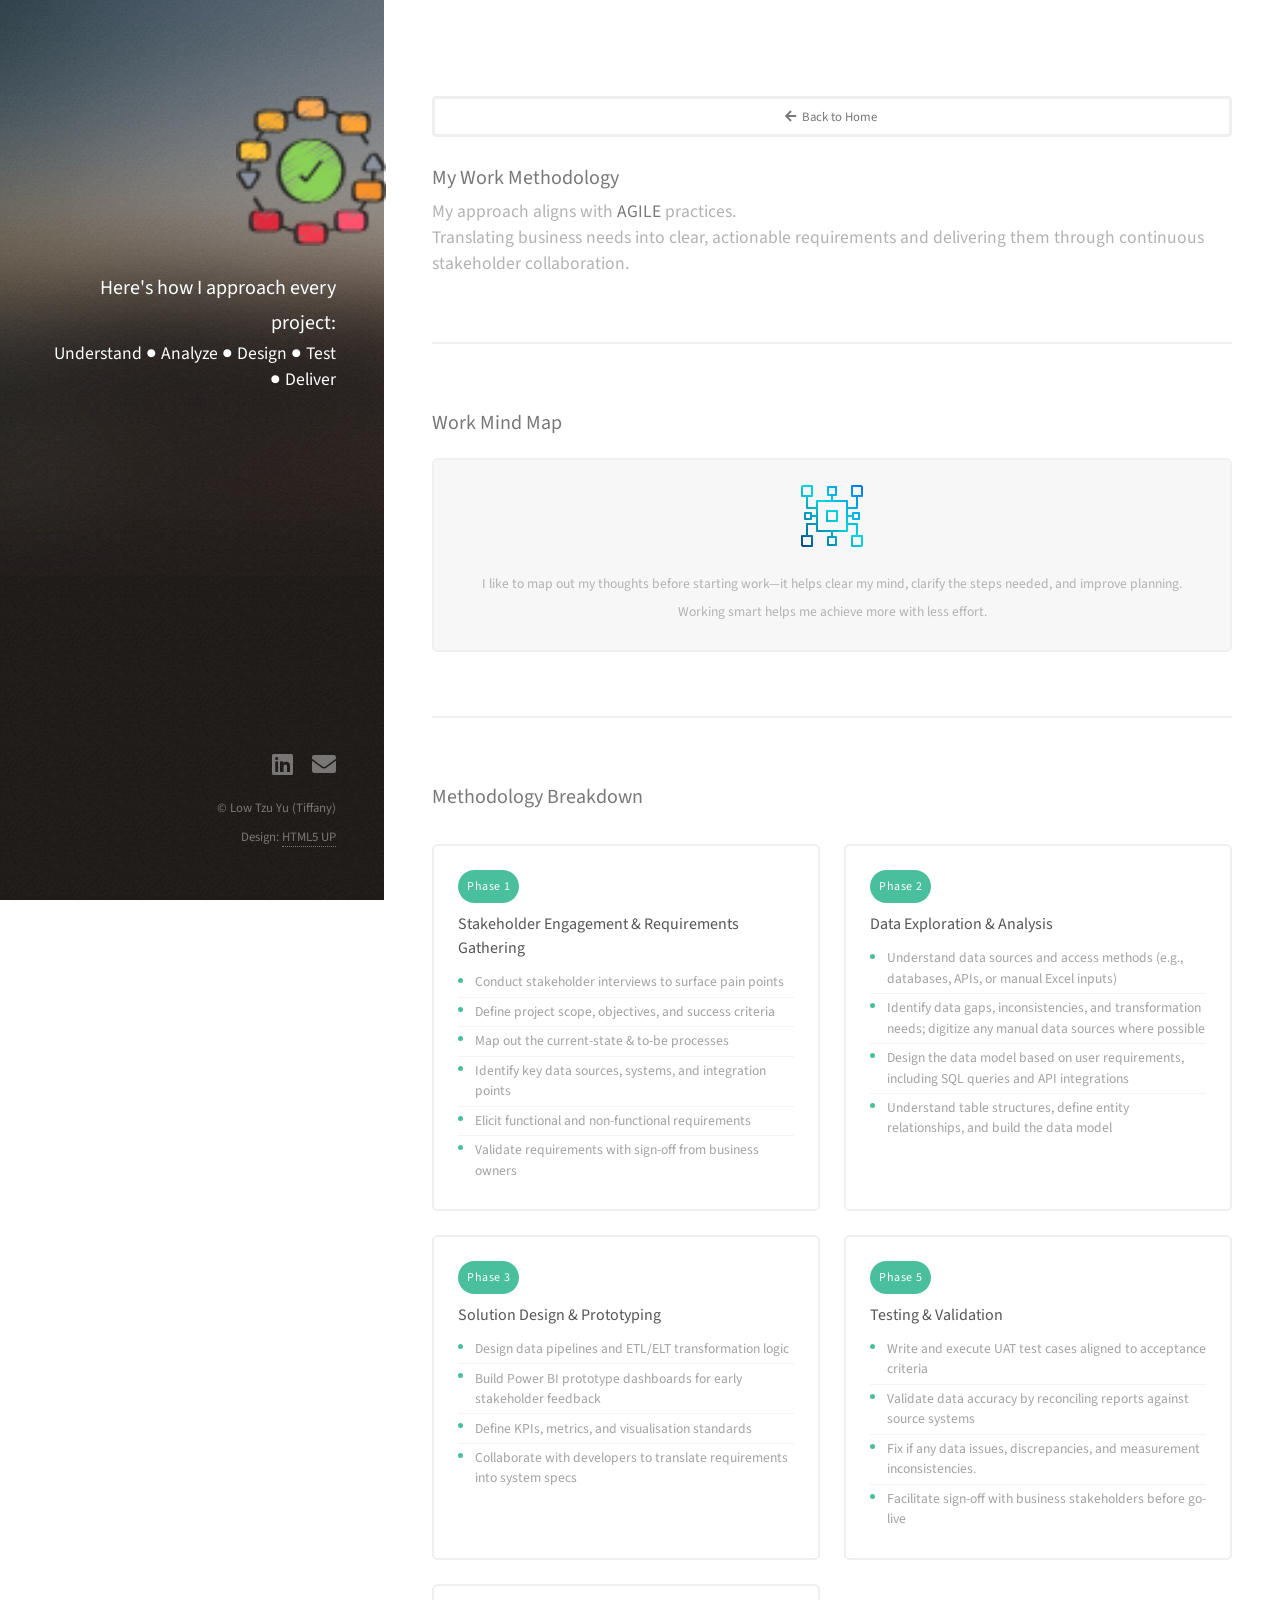
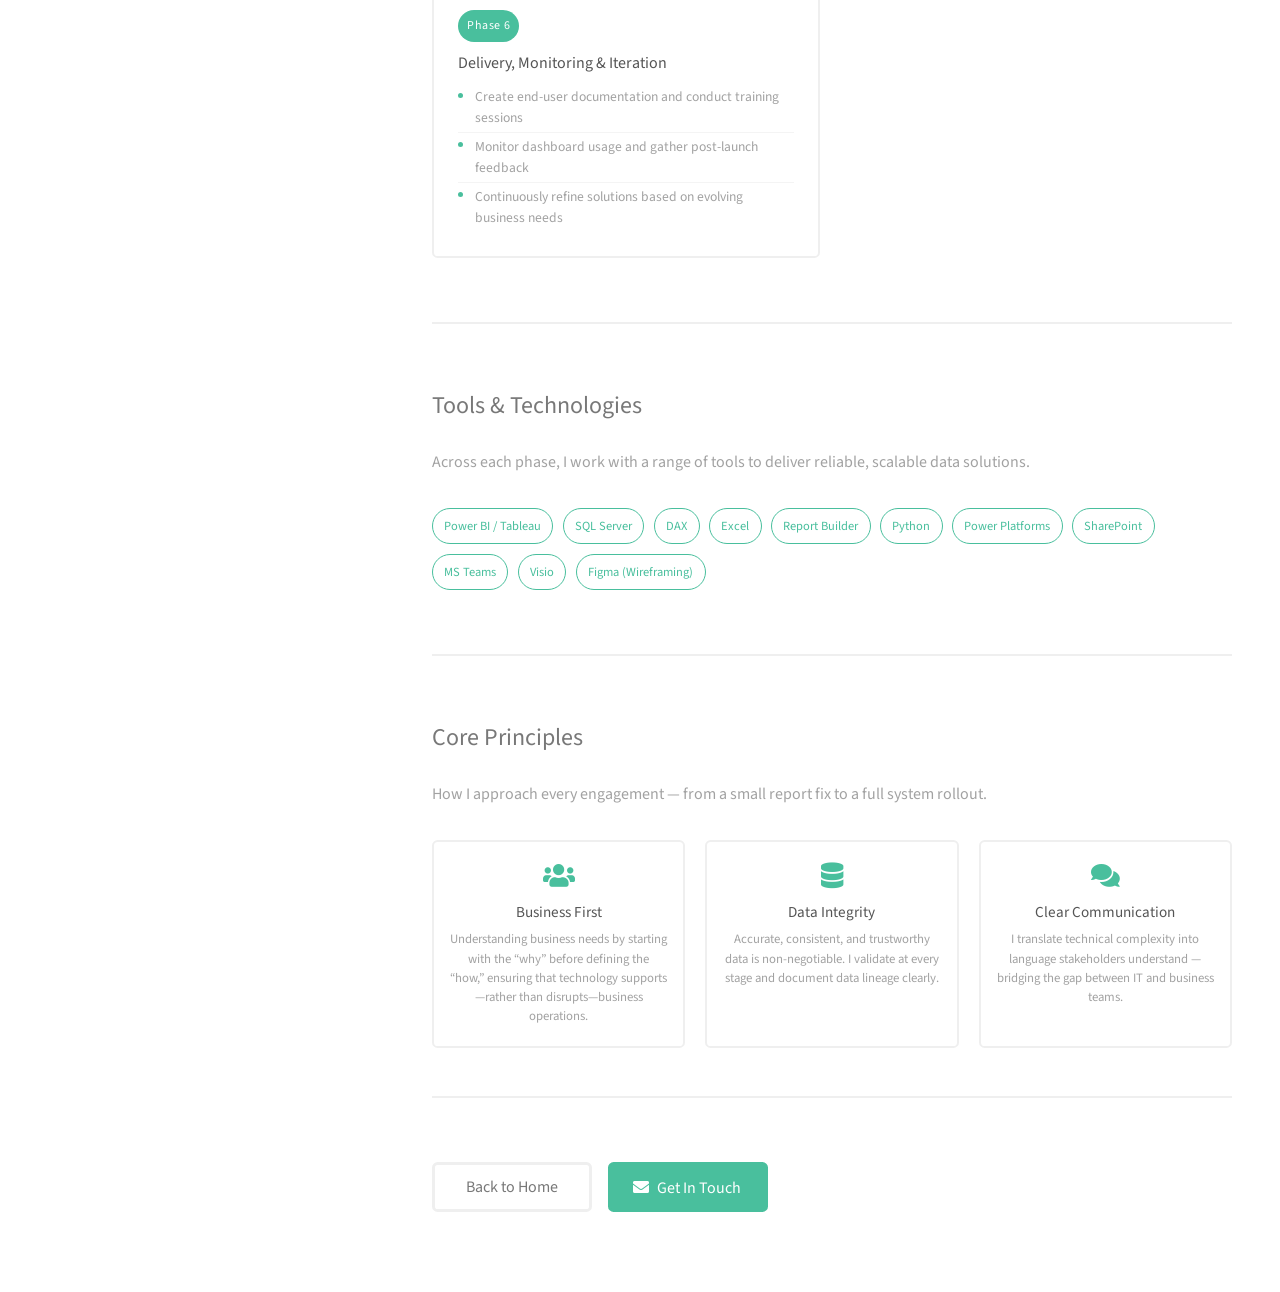
==== commit 2d290965: "Add files via upload" ====
--- a/methodology.html
+++ b/methodology.html
@@ -201,39 +201,30 @@
 
 					<div class="phase-card">
 						<span class="phase-number">Phase 1</span>
-						<h3>Discovery &amp; Stakeholder Engagement</h3>
-						<ul>
-							<li>Conduct stakeholder interviews and workshops to surface pain points</li>
-							<li>Map current-state processes using BPMN or swimlane diagrams</li>
+						<h3>Stakeholder Engagement &amp; Requirements Gathering</h3>
+						<ul>
+							<li>Conduct stakeholder interviews to surface pain points</li>
 							<li>Define project scope, objectives, and success criteria</li>
+							<li>Map out the current-state & to-be processes</li>
 							<li>Identify key data sources, systems, and integration points</li>
+							<li>Elicit functional and non-functional requirements</li>
+							<li>Validate requirements with sign-off from business owners</li>
 						</ul>
 					</div>
 
 					<div class="phase-card">
 						<span class="phase-number">Phase 2</span>
-						<h3>Requirements Gathering &amp; Analysis</h3>
-						<ul>
-							<li>Elicit functional and non-functional requirements</li>
-							<li>Document requirements in BRDs, user stories, or use cases</li>
-							<li>Prioritise requirements using MoSCoW or stakeholder alignment sessions</li>
-							<li>Validate requirements with sign-off from business owners</li>
+						<h3>Data Exploration &amp; Analysis</h3>
+						<ul>
+							<li>Understand data sources and access methods (e.g., databases, APIs, or manual Excel inputs)</li>
+							<li>Identify data gaps, inconsistencies, and transformation needs; digitize any manual data sources where possible</li>
+							<li>Design the data model based on user requirements, including SQL queries and API integrations</li>
+							<li>Understand table structures, define entity relationships, and build the data model</li>
 						</ul>
 					</div>
 
 					<div class="phase-card">
 						<span class="phase-number">Phase 3</span>
-						<h3>Data Analysis &amp; Exploration</h3>
-						<ul>
-							<li>Query and profile source data using SQL to assess quality and completeness</li>
-							<li>Identify data gaps, inconsistencies, and transformation needs</li>
-							<li>Design data models and define entity relationships</li>
-							<li>Document data dictionaries and lineage for downstream consumers</li>
-						</ul>
-					</div>
-
-					<div class="phase-card">
-						<span class="phase-number">Phase 4</span>
 						<h3>Solution Design &amp; Prototyping</h3>
 						<ul>
 							<li>Design data pipelines and ETL/ELT transformation logic</li>
@@ -249,7 +240,7 @@
 						<ul>
 							<li>Write and execute UAT test cases aligned to acceptance criteria</li>
 							<li>Validate data accuracy by reconciling reports against source systems</li>
-							<li>Log, track, and retest defects through resolution</li>
+							<li>Fix if any data issues, discrepancies, and measurement inconsistencies.</li>
 							<li>Facilitate sign-off with business stakeholders before go-live</li>
 						</ul>
 					</div>
@@ -258,7 +249,6 @@
 						<span class="phase-number">Phase 6</span>
 						<h3>Delivery, Monitoring &amp; Iteration</h3>
 						<ul>
-							<li>Support system deployment and data migration activities</li>
 							<li>Create end-user documentation and conduct training sessions</li>
 							<li>Monitor dashboard usage and gather post-launch feedback</li>
 							<li>Continuously refine solutions based on evolving business needs</li>
--- a/assets/css/main.css
+++ b/assets/css/main.css
@@ -2134,7 +2134,7 @@
 			}
 
 		.image.avatar {
-			border-radius: 100%;
+			border-radius: 10%;
 		}
 
 			.image.avatar:before {
@@ -2142,8 +2142,8 @@
 			}
 
 			.image.avatar img {
-				border-radius: 100%;
-				width: 100%;
+				border-radius: 10%;
+				width: 150%;
 			}
 
 /* List */
